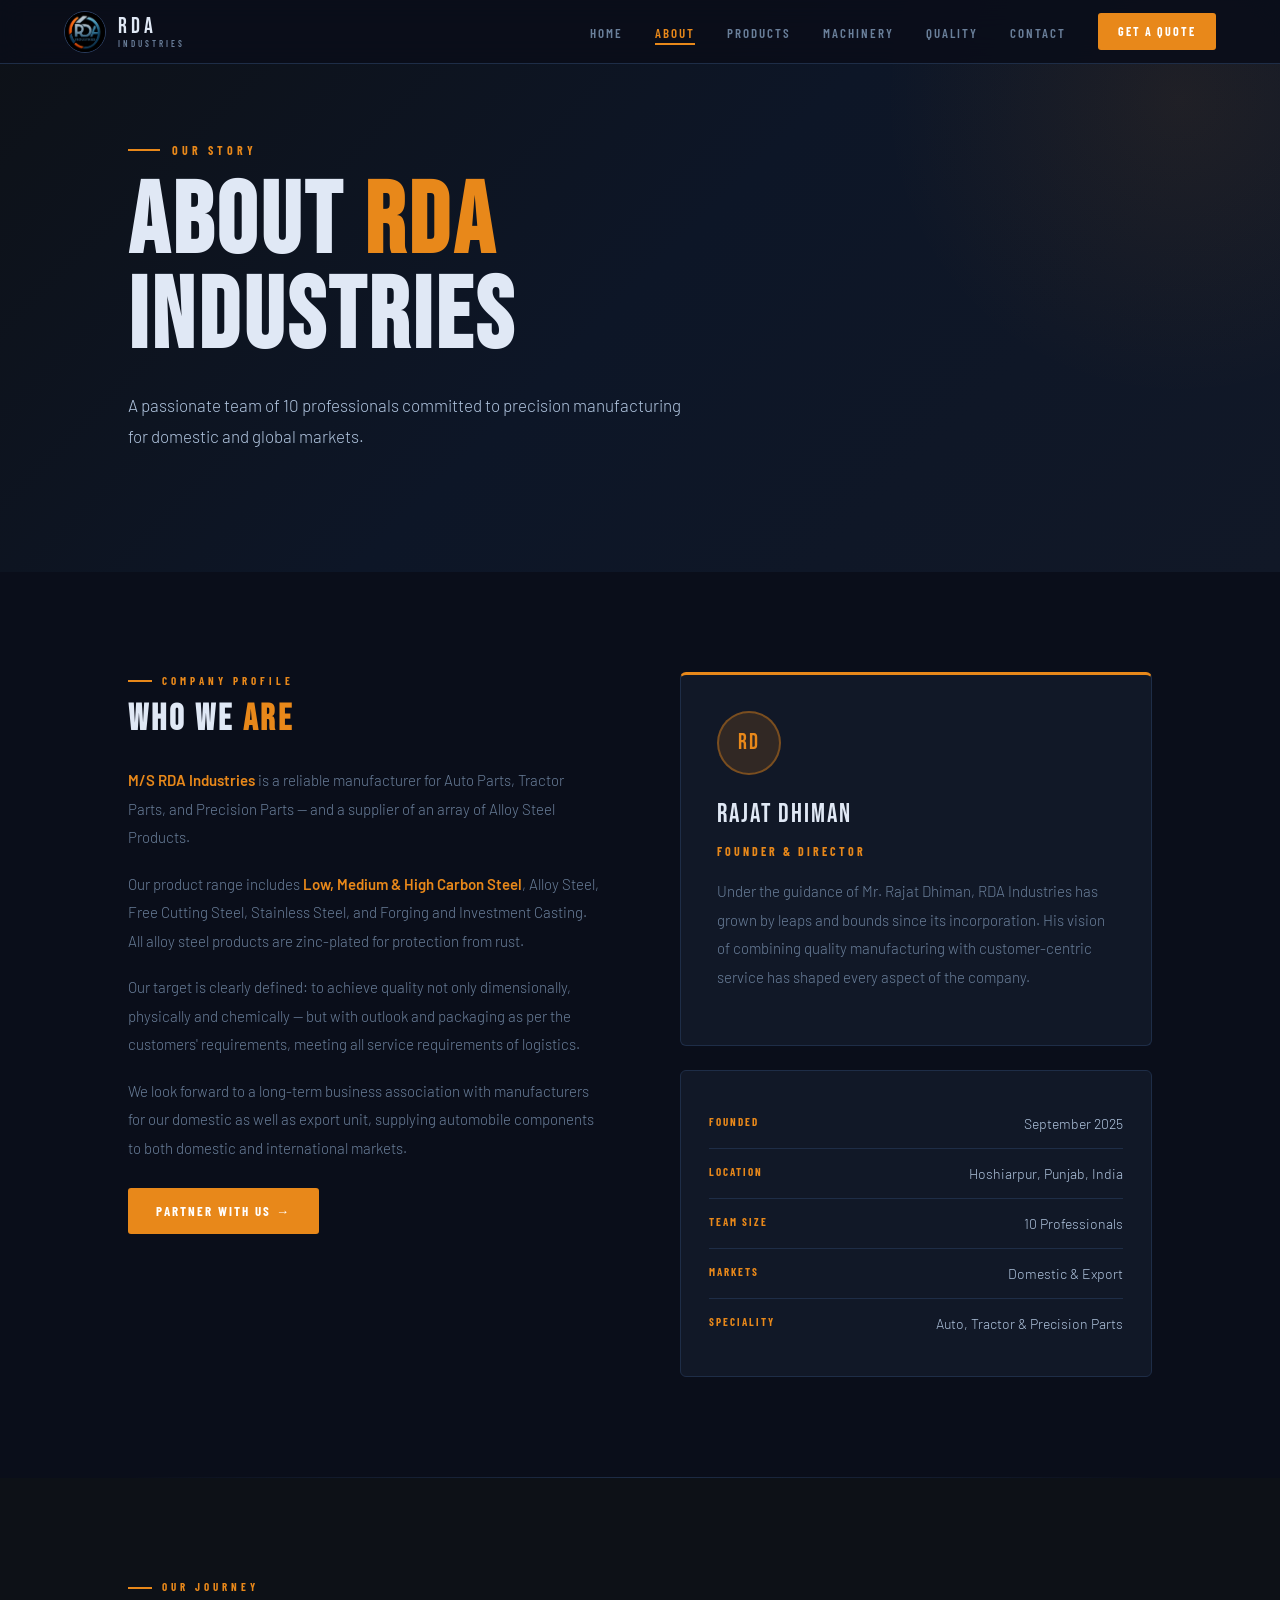
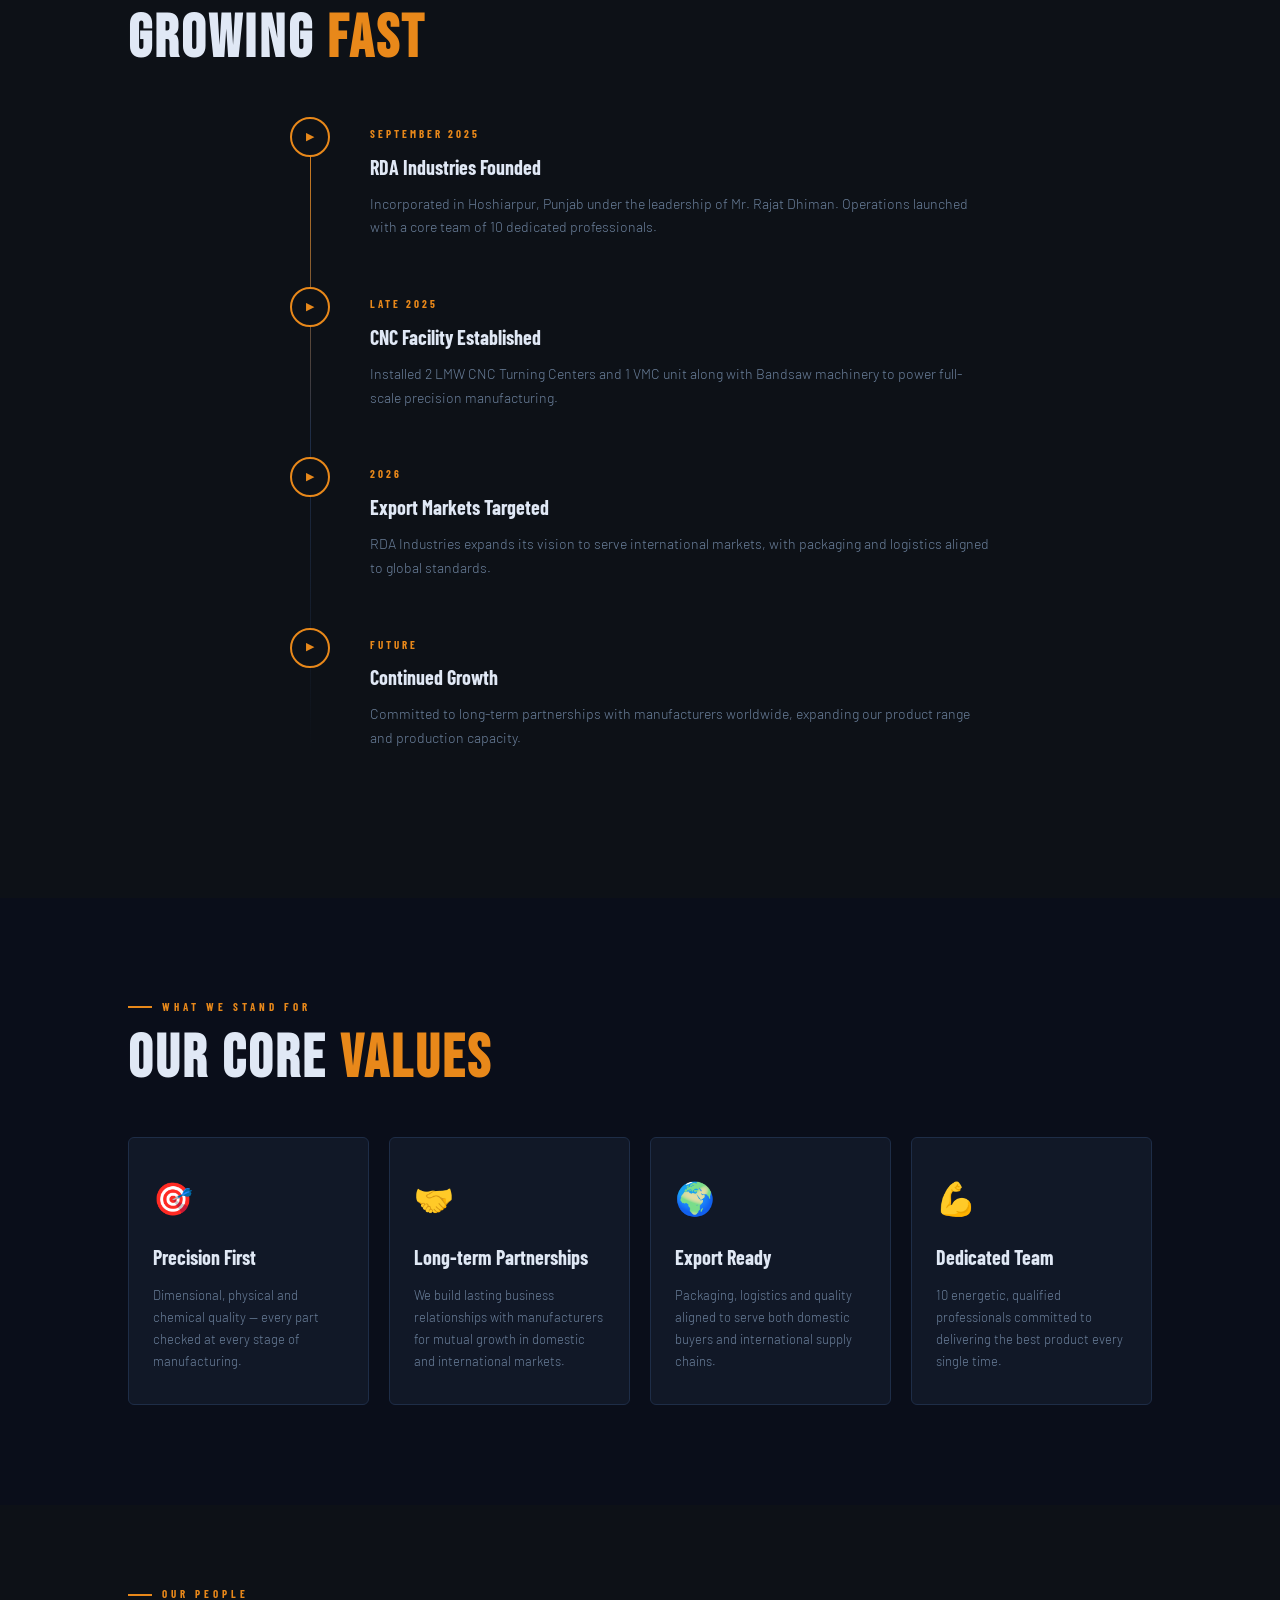
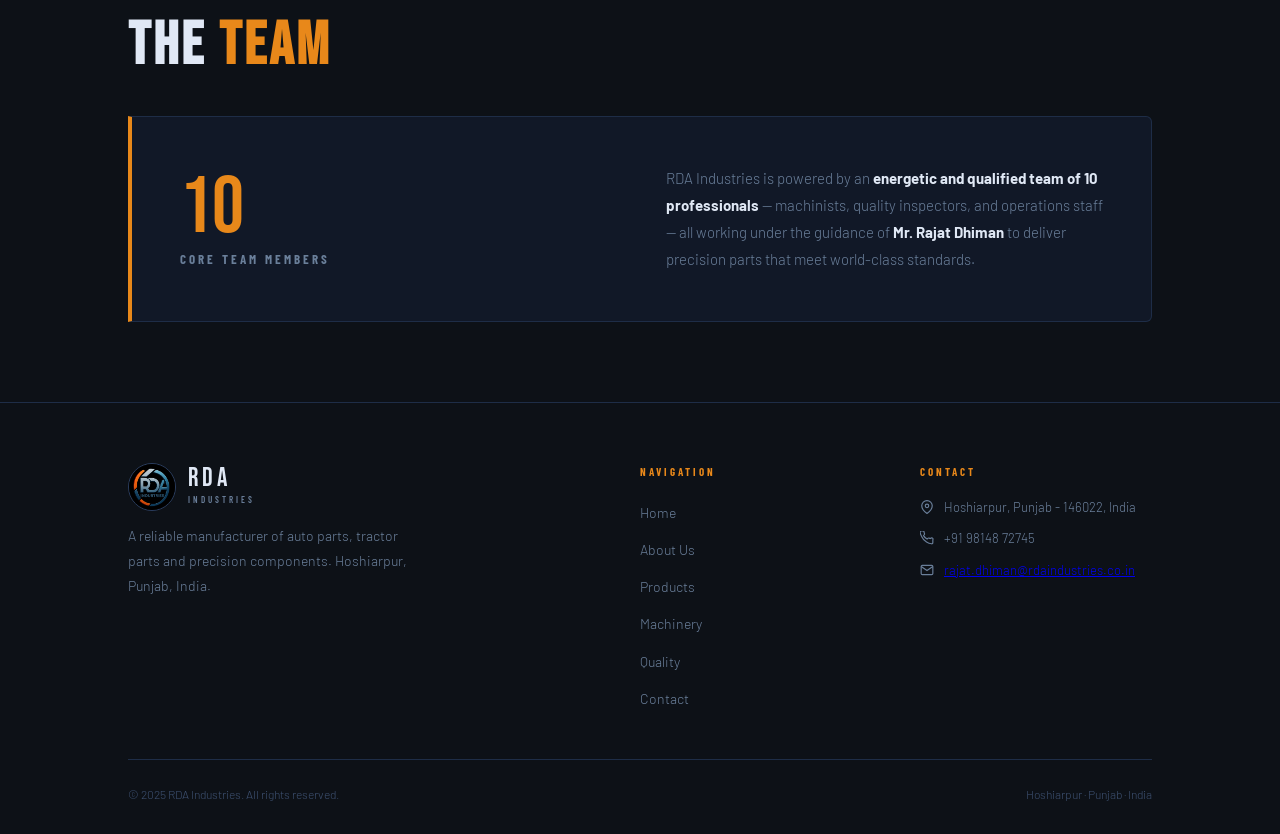
==== about.html @ 9cc7a16e "First Commit" ====
<!DOCTYPE html>
<html lang="en">
<head>
  <meta charset="UTF-8" />
  <meta name="viewport" content="width=device-width, initial-scale=1.0" />
  <title>About Us — RDA Industries</title>
  <link rel="stylesheet" href="style.css" />
  <style>
    .about-split {
      padding: 100px 10%;
      display: grid;
      grid-template-columns: 1fr 1fr;
      gap: 80px; align-items: start;
    }
    @media(max-width:768px){ .about-split { grid-template-columns:1fr; gap:40px; } }
    .about-split p { font-size: 15px; color: var(--text-muted); line-height: 1.9; margin-bottom: 18px; }
    .about-split p strong { color: var(--amber); font-weight: 600; }

    .founder-card {
      background: var(--bg-card);
      border: 1px solid var(--border);
      border-top: 3px solid var(--amber);
      border-radius: 6px;
      padding: 36px;
      margin-bottom: 24px;
    }
    .founder-initials {
      width: 64px; height: 64px; border-radius: 50%;
      background: rgba(232,136,26,0.15);
      border: 2px solid rgba(232,136,26,0.4);
      display: flex; align-items: center; justify-content: center;
      font-family: 'Bebas Neue', sans-serif;
      font-size: 22px; letter-spacing: 2px; color: var(--amber);
      margin-bottom: 18px;
    }
    .founder-name {
      font-family: 'Bebas Neue', sans-serif;
      font-size: 26px; letter-spacing: 2px; color: var(--text-main);
      margin-bottom: 4px;
    }
    .founder-role {
      font-family: 'Barlow Condensed', sans-serif;
      font-size: 12px; font-weight: 700;
      letter-spacing: 3px; text-transform: uppercase;
      color: var(--amber); margin-bottom: 16px;
    }
    .founder-bio { font-size: 14px; color: var(--text-muted); line-height: 1.8; }

    .info-block {
      background: var(--bg-card);
      border: 1px solid var(--border);
      border-radius: 6px;
      padding: 28px;
    }
    .info-row {
      display: flex; justify-content: space-between; align-items: flex-start;
      padding: 14px 0;
      border-bottom: 1px solid var(--border);
      font-size: 14px;
    }
    .info-row:last-child { border-bottom: none; }
    .info-key {
      font-family: 'Barlow Condensed', sans-serif;
      font-size: 11px; font-weight: 700;
      letter-spacing: 2px; text-transform: uppercase;
      color: var(--amber);
      flex: 0 0 120px;
    }
    .info-val { color: var(--steel-lt); text-align: right; line-height: 1.5; }

    /* TIMELINE */
    .timeline-section { padding: 100px 10%; background: var(--bg-dark); }
    .timeline { max-width: 700px; margin: 48px auto 0; position: relative; }
    .timeline::before {
      content: ''; position: absolute;
      left: 20px; top: 0; bottom: 0; width: 1px;
      background: linear-gradient(to bottom, var(--amber), var(--border), transparent);
    }
    .tl-item { display: flex; gap: 40px; margin-bottom: 48px; }
    .tl-dot {
      flex-shrink: 0; width: 40px; height: 40px;
      background: var(--bg-dark); border: 2px solid var(--amber);
      border-radius: 50%;
      display: flex; align-items: center; justify-content: center;
      font-family: 'Bebas Neue', sans-serif; font-size: 11px; color: var(--amber);
      position: relative; z-index: 1;
    }
    .tl-content { padding-top: 8px; }
    .tl-date {
      font-family: 'Barlow Condensed', sans-serif;
      font-size: 11px; font-weight: 700;
      letter-spacing: 3px; text-transform: uppercase;
      color: var(--amber); margin-bottom: 6px;
    }
    .tl-title {
      font-family: 'Barlow Condensed', sans-serif;
      font-size: 20px; font-weight: 700; color: var(--text-main);
      margin-bottom: 8px;
    }
    .tl-text { font-size: 14px; color: var(--text-muted); line-height: 1.7; }

    /* VALUES */
    .values-section { padding: 100px 10%; }
    .values-grid { display: grid; grid-template-columns: repeat(auto-fit, minmax(220px, 1fr)); gap: 20px; margin-top: 48px; }
    .value-card {
      background: var(--bg-card);
      border: 1px solid var(--border);
      border-radius: 6px;
      padding: 32px 24px;
      transition: transform 0.3s, border-color 0.3s;
    }
    .value-card:hover { transform: translateY(-4px); border-color: var(--amber-dim); }
    .value-icon { font-size: 32px; margin-bottom: 16px; }
    .value-title {
      font-family: 'Barlow Condensed', sans-serif;
      font-size: 20px; font-weight: 700; color: var(--text-main);
      margin-bottom: 10px;
    }
    .value-text { font-size: 13px; color: var(--text-muted); line-height: 1.7; }

    /* TEAM */
    .team-section { padding: 80px 10%; background: var(--bg-dark); }
    .team-banner {
      display: grid; grid-template-columns: 1fr 1fr; gap: 48px; align-items: center;
      background: var(--bg-card); border: 1px solid var(--border);
      border-left: 4px solid var(--amber);
      border-radius: 0 6px 6px 0;
      padding: 48px;
      margin-top: 40px;
    }
    @media(max-width:768px){ .team-banner { grid-template-columns:1fr; gap:24px; } }
    .team-big { font-family: 'Bebas Neue', sans-serif; font-size: 80px; color: var(--amber); line-height: 1; }
    .team-label { font-family: 'Barlow Condensed', sans-serif; font-size: 13px; font-weight: 700; letter-spacing: 3px; text-transform: uppercase; color: var(--text-muted); }
    .team-desc { font-size: 15px; color: var(--text-muted); line-height: 1.8; }
    .team-desc strong { color: var(--text-main); }
  </style>
</head>
<body>

<nav id="navbar">
  <a class="nav-logo" href="index.html">
    <img class="nav-logo-img" src="rda-logo.jpeg" alt="RDA Industries Logo" />
    <div class="nav-logo-text">
      <div class="nav-logo-name">RDA</div>
      <div class="nav-logo-sub">Industries</div>
    </div>
  </a>
  <ul class="nav-links" id="navLinks">
    <li><a href="index.html">Home</a></li>
    <li><a href="about.html" class="active">About</a></li>
    <li><a href="products.html">Products</a></li>
    <li><a href="machinery.html">Machinery</a></li>
    <li><a href="quality.html">Quality</a></li>
    <li><a href="contact.html">Contact</a></li>
  </ul>
  <a href="contact.html" class="nav-cta">Get a Quote</a>
  <div class="hamburger" onclick="toggleNav()"><span></span><span></span><span></span></div>
</nav>

<div class="page-hero">
  <div class="hero-eyebrow">Our Story</div>
  <h1 class="hero-title">About <em>RDA</em><br>Industries</h1>
  <p class="hero-sub">A passionate team of 10 professionals committed to precision manufacturing for domestic and global markets.</p>
</div>

<!-- ABOUT SPLIT -->
<div class="about-split">
  <div>
    <div class="section-label">Company Profile</div>
    <h2 class="section-title" style="font-size:36px; margin-bottom:28px;">Who We <em>Are</em></h2>
    <p><strong>M/S RDA Industries</strong> is a reliable manufacturer for Auto Parts, Tractor Parts, and Precision Parts — and a supplier of an array of Alloy Steel Products.</p>
    <p>Our product range includes <strong>Low, Medium & High Carbon Steel</strong>, Alloy Steel, Free Cutting Steel, Stainless Steel, and Forging and Investment Casting. All alloy steel products are zinc-plated for protection from rust.</p>
    <p>Our target is clearly defined: to achieve quality not only dimensionally, physically and chemically — but with outlook and packaging as per the customers' requirements, meeting all service requirements of logistics.</p>
    <p>We look forward to a long-term business association with manufacturers for our domestic as well as export unit, supplying automobile components to both domestic and international markets.</p>
    <a href="contact.html" class="btn btn-amber" style="margin-top:8px;">Partner With Us →</a>
  </div>
  <div>
    <div class="founder-card">
      <div class="founder-initials">RD</div>
      <div class="founder-name">Rajat Dhiman</div>
      <div class="founder-role">Founder & Director</div>
      <p class="founder-bio">Under the guidance of Mr. Rajat Dhiman, RDA Industries has grown by leaps and bounds since its incorporation. His vision of combining quality manufacturing with customer-centric service has shaped every aspect of the company.</p>
    </div>
    <div class="info-block">
      <div class="info-row">
        <span class="info-key">Founded</span>
        <span class="info-val">September 2025</span>
      </div>
      <div class="info-row">
        <span class="info-key">Location</span>
        <span class="info-val">Hoshiarpur, Punjab, India</span>
      </div>
      <div class="info-row">
        <span class="info-key">Team Size</span>
        <span class="info-val">10 Professionals</span>
      </div>
      <div class="info-row">
        <span class="info-key">Markets</span>
        <span class="info-val">Domestic & Export</span>
      </div>
      <div class="info-row">
        <span class="info-key">Speciality</span>
        <span class="info-val">Auto, Tractor & Precision Parts</span>
      </div>
    </div>
  </div>
</div>

<div class="divider"></div>

<!-- TIMELINE -->
<div class="timeline-section">
  <div class="section-label">Our Journey</div>
  <h2 class="section-title">Growing <em>Fast</em></h2>
  <div class="timeline">
    <div class="tl-item">
      <div class="tl-dot">▶</div>
      <div class="tl-content">
        <div class="tl-date">September 2025</div>
        <div class="tl-title">RDA Industries Founded</div>
        <div class="tl-text">Incorporated in Hoshiarpur, Punjab under the leadership of Mr. Rajat Dhiman. Operations launched with a core team of 10 dedicated professionals.</div>
      </div>
    </div>
    <div class="tl-item">
      <div class="tl-dot">▶</div>
      <div class="tl-content">
        <div class="tl-date">Late 2025</div>
        <div class="tl-title">CNC Facility Established</div>
        <div class="tl-text">Installed 2 LMW CNC Turning Centers and 1 VMC unit along with Bandsaw machinery to power full-scale precision manufacturing.</div>
      </div>
    </div>
    <div class="tl-item">
      <div class="tl-dot">▶</div>
      <div class="tl-content">
        <div class="tl-date">2026</div>
        <div class="tl-title">Export Markets Targeted</div>
        <div class="tl-text">RDA Industries expands its vision to serve international markets, with packaging and logistics aligned to global standards.</div>
      </div>
    </div>
    <div class="tl-item">
      <div class="tl-dot">▶</div>
      <div class="tl-content">
        <div class="tl-date">Future</div>
        <div class="tl-title">Continued Growth</div>
        <div class="tl-text">Committed to long-term partnerships with manufacturers worldwide, expanding our product range and production capacity.</div>
      </div>
    </div>
  </div>
</div>

<!-- VALUES -->
<div class="values-section">
  <div class="section-label">What We Stand For</div>
  <h2 class="section-title">Our Core <em>Values</em></h2>
  <div class="values-grid">
    <div class="value-card">
      <div class="value-icon">🎯</div>
      <div class="value-title">Precision First</div>
      <div class="value-text">Dimensional, physical and chemical quality — every part checked at every stage of manufacturing.</div>
    </div>
    <div class="value-card">
      <div class="value-icon">🤝</div>
      <div class="value-title">Long-term Partnerships</div>
      <div class="value-text">We build lasting business relationships with manufacturers for mutual growth in domestic and international markets.</div>
    </div>
    <div class="value-card">
      <div class="value-icon">🌍</div>
      <div class="value-title">Export Ready</div>
      <div class="value-text">Packaging, logistics and quality aligned to serve both domestic buyers and international supply chains.</div>
    </div>
    <div class="value-card">
      <div class="value-icon">💪</div>
      <div class="value-title">Dedicated Team</div>
      <div class="value-text">10 energetic, qualified professionals committed to delivering the best product every single time.</div>
    </div>
  </div>
</div>

<!-- TEAM -->
<div class="team-section">
  <div class="section-label">Our People</div>
  <h2 class="section-title">The <em>Team</em></h2>
  <div class="team-banner">
    <div>
      <div class="team-big">10</div>
      <div class="team-label">Core Team Members</div>
    </div>
    <div class="team-desc">
      RDA Industries is powered by an <strong>energetic and qualified team of 10 professionals</strong> — machinists, quality inspectors, and operations staff — all working under the guidance of <strong>Mr. Rajat Dhiman</strong> to deliver precision parts that meet world-class standards.
    </div>
  </div>
</div>

<footer>
  <div class="footer-grid">
    <div>
      <div class="footer-logo" style="display:flex;align-items:center;gap:12px;margin-bottom:12px;">
        <img src="rda-logo.jpeg" alt="RDA Logo" style="width:48px;height:48px;border-radius:50%;border:1px solid #2a3d5e;object-fit:cover;" />
        <div>
          <div style="font-family:Bebas Neue,sans-serif;font-size:26px;letter-spacing:4px;color:#e0e8f5;line-height:1;">RDA</div>
          <div style="font-family:Barlow Condensed,sans-serif;font-size:9px;letter-spacing:3px;color:#6a7f9a;font-weight:600;text-transform:uppercase;">Industries</div>
        </div>
      </div>
      <p class="footer-desc">A reliable manufacturer of auto parts, tractor parts and precision components. Hoshiarpur, Punjab, India.</p>
    </div>
    <div>
      <div class="footer-heading">Navigation</div>
      <ul class="footer-links">
        <li><a href="index.html">Home</a></li>
        <li><a href="about.html">About Us</a></li>
        <li><a href="products.html">Products</a></li>
        <li><a href="machinery.html">Machinery</a></li>
        <li><a href="quality.html">Quality</a></li>
        <li><a href="contact.html">Contact</a></li>
      </ul>
    </div>
    <div>
      <div class="footer-heading">Contact</div>
      <div class="footer-contact-item">
        <svg width="14" height="14" viewBox="0 0 24 24" fill="none" stroke="currentColor" stroke-width="2"><path d="M21 10c0 7-9 13-9 13s-9-6-9-13a9 9 0 0118 0z"/><circle cx="12" cy="10" r="3"/></svg>
        Hoshiarpur, Punjab - 146022, India
      </div>
      <div class="footer-contact-item">
        <svg width="14" height="14" viewBox="0 0 24 24" fill="none" stroke="currentColor" stroke-width="2"><path d="M22 16.92v3a2 2 0 01-2.18 2 19.79 19.79 0 01-8.63-3.07A19.5 19.5 0 013.07 9.81 19.79 19.79 0 01.01 1.18 2 2 0 012 .02h3a2 2 0 012 1.72 12.84 12.84 0 00.7 2.81 2 2 0 01-.45 2.11L6.09 7.91a16 16 0 006 6l1.27-1.27a2 2 0 012.11-.45 12.84 12.84 0 002.81.7A2 2 0 0122 14.92z"/></svg>
        +91 98148 72745
      </div>
      <div class="footer-contact-item">
        <svg width="14" height="14" viewBox="0 0 24 24" fill="none" stroke="currentColor" stroke-width="2"><path d="M4 4h16c1.1 0 2 .9 2 2v12c0 1.1-.9 2-2 2H4c-1.1 0-2-.9-2-2V6c0-1.1.9-2 2-2z"/><polyline points="22,6 12,13 2,6"/></svg>
        <a href="mailto:rajat.dhiman@rdaindustries.co.in">rajat.dhiman@rdaindustries.co.in</a>
      </div>
    </div>
  </div>
  <div class="footer-bottom">
    <span>© 2025 RDA Industries. All rights reserved.</span>
    <span>Hoshiarpur · Punjab · India</span>
  </div>
</footer>

<script>
  function toggleNav() { document.getElementById('navLinks').classList.toggle('open'); }
  window.addEventListener('scroll', () => {
    document.getElementById('navbar').style.background =
      window.scrollY > 20 ? 'rgba(10,14,26,0.98)' : 'rgba(10,14,26,0.92)';
  });
</script>
</body>
</html>
---- style.css ----
@import url('https://fonts.googleapis.com/css2?family=Bebas+Neue&family=Barlow:ital,wght@0,300;0,400;0,600;0,700;1,300&family=Barlow+Condensed:wght@400;600;700&display=swap');

:root {
  --bg-deep:    #0a0e1a;
  --bg-dark:    #0d1117;
  --bg-card:    #111827;
  --bg-card2:   #161d2e;
  --amber:      #e8881a;
  --amber-lt:   #f5a94a;
  --amber-dim:  #a05c0a;
  --steel:      #8899bb;
  --steel-lt:   #b0c4de;
  --steel-dim:  #3a4a65;
  --text-main:  #e0e8f5;
  --text-muted: #6a7f9a;
  --text-dim:   #3d5070;
  --border:     #1e2d47;
  --border-lt:  #2a3d5e;
}

*, *::before, *::after { box-sizing: border-box; margin: 0; padding: 0; }

html { scroll-behavior: smooth; }

body {
  background: var(--bg-deep);
  color: var(--text-main);
  font-family: 'Barlow', sans-serif;
  font-weight: 300;
  line-height: 1.7;
  min-height: 100vh;
}

/* ── NAV ── */
nav {
  position: fixed; top: 0; left: 0; right: 0; z-index: 1000;
  background: rgba(10,14,26,0.92);
  backdrop-filter: blur(14px);
  border-bottom: 1px solid var(--border);
  height: 64px;
  display: flex; align-items: center;
  padding: 0 5%;
  gap: 0;
}

.nav-logo {
  text-decoration: none;
  margin-right: auto;
  display: flex; align-items: center; gap: 12px;
}
.nav-logo-img {
  width: 42px; height: 42px;
  border-radius: 50%;
  object-fit: cover;
  border: 1px solid var(--border-lt);
  flex-shrink: 0;
}
.nav-logo-text {
  display: flex; flex-direction: column; gap: 1px;
}
.nav-logo-name {
  font-family: 'Bebas Neue', sans-serif;
  font-size: 22px;
  letter-spacing: 4px;
  color: var(--text-main);
  line-height: 1;
}
.nav-logo-name span { color: var(--amber); }
.nav-logo-sub {
  font-family: 'Barlow Condensed', sans-serif;
  font-size: 9px;
  letter-spacing: 3px;
  color: var(--text-muted);
  font-weight: 600;
  text-transform: uppercase;
  line-height: 1;
}

.nav-links {
  display: flex; gap: 32px; list-style: none;
}
.nav-links a {
  font-family: 'Barlow Condensed', sans-serif;
  font-size: 13px;
  font-weight: 600;
  letter-spacing: 2px;
  text-transform: uppercase;
  color: var(--text-muted);
  text-decoration: none;
  transition: color 0.2s;
  padding-bottom: 2px;
  border-bottom: 2px solid transparent;
}
.nav-links a:hover,
.nav-links a.active {
  color: var(--amber);
  border-bottom-color: var(--amber);
}

.nav-cta {
  margin-left: 32px;
  background: var(--amber);
  color: #fff;
  font-family: 'Barlow Condensed', sans-serif;
  font-size: 12px;
  font-weight: 700;
  letter-spacing: 2px;
  text-transform: uppercase;
  padding: 8px 20px;
  border-radius: 3px;
  text-decoration: none;
  transition: background 0.2s;
}
.nav-cta:hover { background: var(--amber-lt); }

.hamburger { display: none; flex-direction: column; gap: 5px; cursor: pointer; }
.hamburger span { width: 24px; height: 2px; background: var(--text-main); transition: 0.3s; }

/* ── HERO (shared) ── */
.page-hero {
  padding: 140px 10% 80px;
  position: relative;
  overflow: hidden;
}
.page-hero::before {
  content: '';
  position: absolute; inset: 0;
  background: linear-gradient(135deg, var(--bg-dark) 0%, #0d1627 50%, #111827 100%);
  z-index: 0;
}
.page-hero::after {
  content: '';
  position: absolute;
  top: -200px; right: -200px;
  width: 600px; height: 600px;
  background: radial-gradient(circle, rgba(232,136,26,0.08) 0%, transparent 70%);
  z-index: 0;
}
.page-hero > * { position: relative; z-index: 1; }

.hero-eyebrow {
  font-family: 'Barlow Condensed', sans-serif;
  font-size: 12px;
  font-weight: 700;
  letter-spacing: 4px;
  text-transform: uppercase;
  color: var(--amber);
  margin-bottom: 16px;
  display: flex; align-items: center; gap: 12px;
}
.hero-eyebrow::before {
  content: '';
  display: inline-block;
  width: 32px; height: 2px;
  background: var(--amber);
}
.hero-title {
  font-family: 'Bebas Neue', sans-serif;
  font-size: clamp(52px, 8vw, 100px);
  letter-spacing: 4px;
  line-height: 0.95;
  color: var(--text-main);
  margin-bottom: 24px;
}
.hero-title em { color: var(--amber); font-style: normal; }
.hero-sub {
  font-size: 17px;
  color: var(--steel-lt);
  max-width: 560px;
  font-weight: 300;
  line-height: 1.8;
  margin-bottom: 40px;
}

/* ── SECTION ── */
section { padding: 90px 10%; }
.section-label {
  font-family: 'Barlow Condensed', sans-serif;
  font-size: 11px;
  font-weight: 700;
  letter-spacing: 4px;
  text-transform: uppercase;
  color: var(--amber);
  margin-bottom: 12px;
  display: flex; align-items: center; gap: 10px;
}
.section-label::before { content: ''; width: 24px; height: 2px; background: var(--amber); display: inline-block; }
.section-title {
  font-family: 'Bebas Neue', sans-serif;
  font-size: clamp(36px, 5vw, 60px);
  letter-spacing: 3px;
  color: var(--text-main);
  line-height: 1;
  margin-bottom: 20px;
}
.section-title em { color: var(--amber); font-style: normal; }

/* ── CARDS ── */
.card {
  background: var(--bg-card);
  border: 1px solid var(--border);
  border-radius: 6px;
  padding: 28px;
  transition: border-color 0.3s, transform 0.3s;
}
.card:hover { border-color: var(--amber-dim); transform: translateY(-4px); }

/* ── BUTTONS ── */
.btn {
  display: inline-flex; align-items: center; gap: 8px;
  font-family: 'Barlow Condensed', sans-serif;
  font-size: 13px;
  font-weight: 700;
  letter-spacing: 2px;
  text-transform: uppercase;
  padding: 12px 28px;
  border-radius: 3px;
  text-decoration: none;
  transition: 0.2s;
  cursor: pointer;
  border: none;
}
.btn-amber { background: var(--amber); color: #fff; }
.btn-amber:hover { background: var(--amber-lt); }
.btn-outline {
  background: transparent;
  border: 1px solid var(--border-lt);
  color: var(--steel-lt);
}
.btn-outline:hover { border-color: var(--amber); color: var(--amber); }

/* ── DIVIDER ── */
.divider {
  height: 1px;
  background: linear-gradient(to right, transparent, var(--border), transparent);
  margin: 0 10%;
}

/* ── FOOTER ── */
footer {
  background: var(--bg-dark);
  border-top: 1px solid var(--border);
  padding: 60px 10% 30px;
}
.footer-grid {
  display: grid;
  grid-template-columns: 2fr 1fr 1fr;
  gap: 48px;
  margin-bottom: 48px;
}
.footer-logo {
  font-family: 'Bebas Neue', sans-serif;
  font-size: 28px;
  letter-spacing: 4px;
  color: var(--text-main);
  margin-bottom: 12px;
}
.footer-logo span { color: var(--amber); }
.footer-desc { font-size: 14px; color: var(--text-muted); line-height: 1.8; max-width: 300px; }
.footer-heading {
  font-family: 'Barlow Condensed', sans-serif;
  font-size: 11px;
  font-weight: 700;
  letter-spacing: 3px;
  text-transform: uppercase;
  color: var(--amber);
  margin-bottom: 16px;
}
.footer-links { list-style: none; display: flex; flex-direction: column; gap: 10px; }
.footer-links a { font-size: 14px; color: var(--text-muted); text-decoration: none; transition: color 0.2s; }
.footer-links a:hover { color: var(--amber); }
.footer-bottom {
  border-top: 1px solid var(--border);
  padding-top: 24px;
  display: flex; justify-content: space-between; align-items: center;
  font-size: 12px;
  color: var(--text-dim);
}
.footer-contact-item {
  display: flex; align-items: flex-start; gap: 10px;
  font-size: 13px; color: var(--text-muted);
  margin-bottom: 12px; line-height: 1.5;
}
.footer-contact-item svg { flex-shrink: 0; margin-top: 2px; }

/* ── ANIMATIONS ── */
@keyframes fadeUp {
  from { opacity: 0; transform: translateY(30px); }
  to   { opacity: 1; transform: translateY(0); }
}
.fade-up { animation: fadeUp 0.7s ease forwards; opacity: 0; }
.delay-1 { animation-delay: 0.1s; }
.delay-2 { animation-delay: 0.2s; }
.delay-3 { animation-delay: 0.3s; }
.delay-4 { animation-delay: 0.4s; }
.delay-5 { animation-delay: 0.5s; }

/* ── STAT BAR ── */
.stat-bar {
  display: grid;
  grid-template-columns: repeat(auto-fit, minmax(140px, 1fr));
  gap: 1px;
  background: var(--border);
  border: 1px solid var(--border);
  border-radius: 6px;
  overflow: hidden;
}
.stat-item {
  background: var(--bg-card);
  padding: 28px 24px;
  text-align: center;
}
.stat-num {
  font-family: 'Bebas Neue', sans-serif;
  font-size: 44px;
  letter-spacing: 2px;
  color: var(--amber);
  line-height: 1;
}
.stat-label {
  font-size: 11px;
  font-weight: 600;
  letter-spacing: 2px;
  text-transform: uppercase;
  color: var(--text-muted);
  margin-top: 4px;
}

/* ── TABLE ── */
table { width: 100%; border-collapse: collapse; }
th {
  font-family: 'Barlow Condensed', sans-serif;
  font-size: 11px; font-weight: 700;
  letter-spacing: 2px; text-transform: uppercase;
  color: var(--amber);
  padding: 14px 20px;
  text-align: left;
  border-bottom: 1px solid var(--border-lt);
}
td {
  padding: 16px 20px;
  font-size: 14px;
  color: var(--steel-lt);
  border-bottom: 1px solid var(--border);
}
tr:last-child td { border-bottom: none; }
tr:hover td { background: var(--bg-card2); }

/* ── FORM ── */
.form-group { margin-bottom: 20px; }
label {
  display: block;
  font-family: 'Barlow Condensed', sans-serif;
  font-size: 11px; font-weight: 700;
  letter-spacing: 2px; text-transform: uppercase;
  color: var(--amber);
  margin-bottom: 8px;
}
input, textarea, select {
  width: 100%;
  background: var(--bg-card);
  border: 1px solid var(--border-lt);
  border-radius: 4px;
  padding: 12px 16px;
  font-family: 'Barlow', sans-serif;
  font-size: 14px;
  color: var(--text-main);
  outline: none;
  transition: border-color 0.2s;
}
input:focus, textarea:focus, select:focus { border-color: var(--amber); }
textarea { min-height: 130px; resize: vertical; }

/* ── RESPONSIVE ── */
@media (max-width: 768px) {
  .nav-links, .nav-cta { display: none; }
  .hamburger { display: flex; }
  .nav-links.open {
    display: flex; flex-direction: column;
    position: fixed; top: 64px; left: 0; right: 0;
    background: var(--bg-dark);
    padding: 24px 5%;
    border-bottom: 1px solid var(--border);
    gap: 20px;
  }
  .footer-grid { grid-template-columns: 1fr; gap: 32px; }
}

/* ── GEAR DECORATION ── */
.gear-bg {
  position: absolute;
  opacity: 0.03;
  pointer-events: none;
}
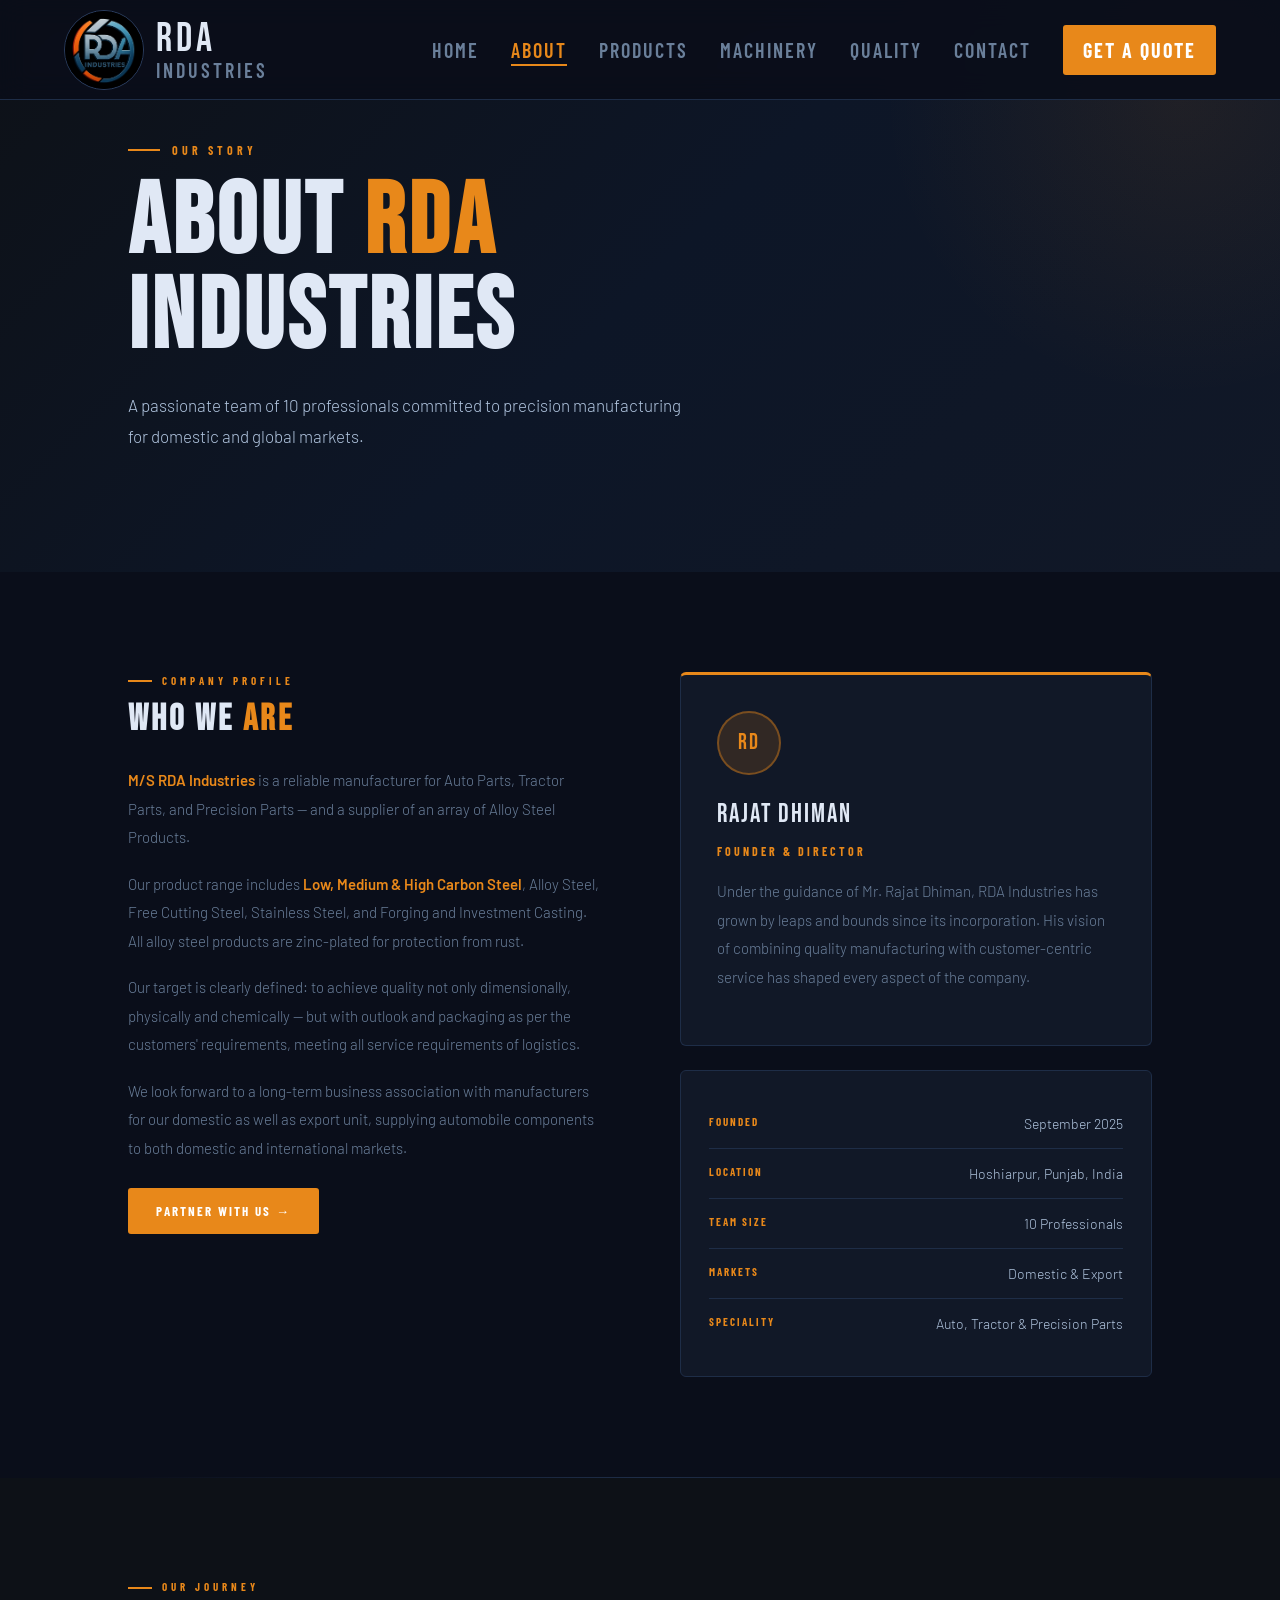
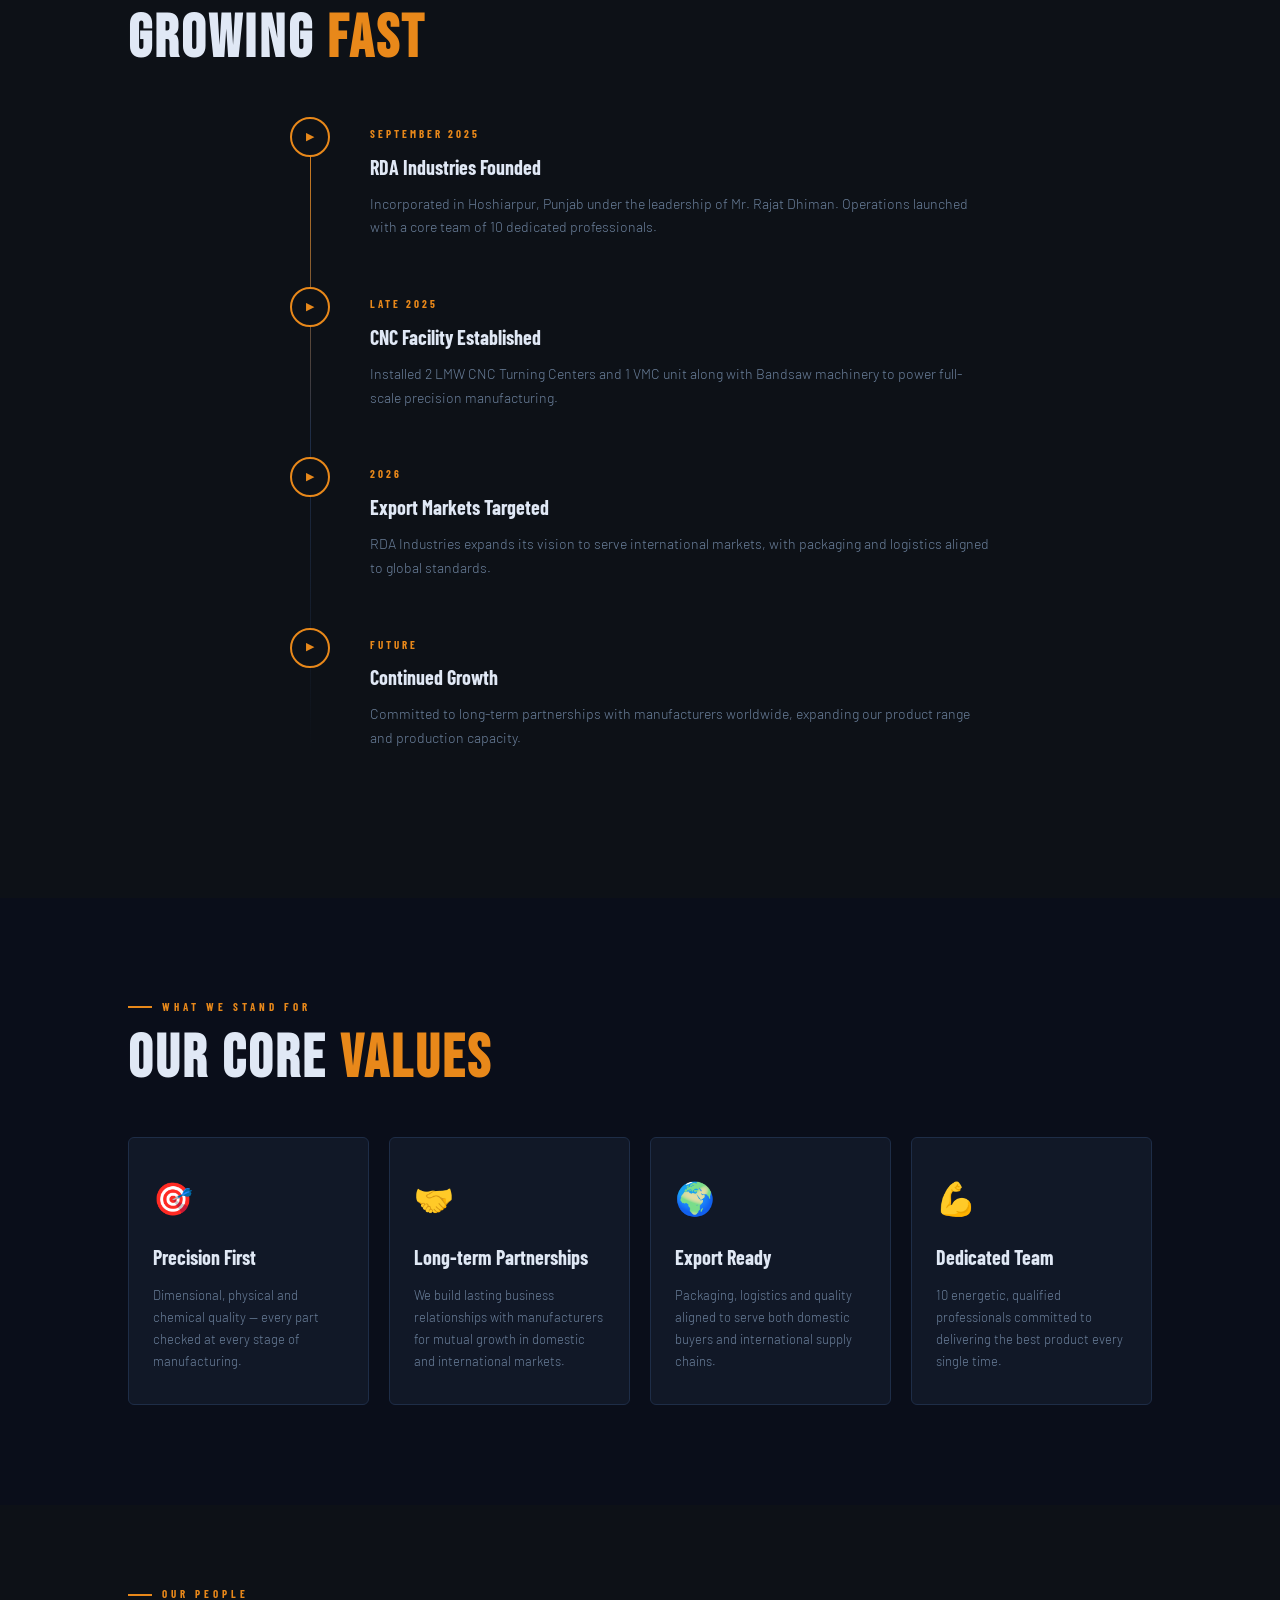
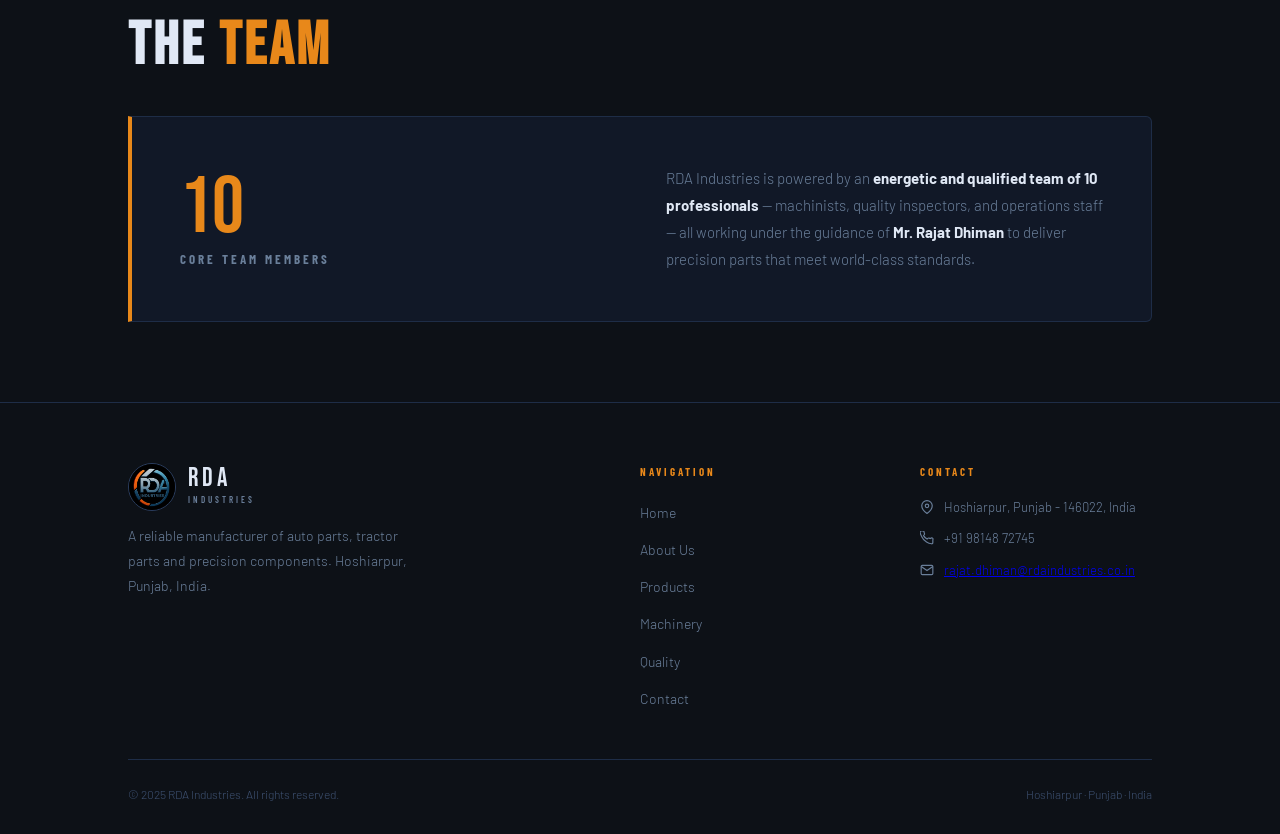
==== commit 945e4d9d: "First Changes" ====
--- a/about.html
+++ b/about.html
@@ -4,6 +4,7 @@
   <meta charset="UTF-8" />
   <meta name="viewport" content="width=device-width, initial-scale=1.0" />
   <title>About Us — RDA Industries</title>
+  <link rel="icon" type="image/x-icon" href="rda-logo.jpeg" />
   <link rel="stylesheet" href="style.css" />
   <style>
     .about-split {
--- a/style.css
+++ b/style.css
@@ -37,7 +37,7 @@
   background: rgba(10,14,26,0.92);
   backdrop-filter: blur(14px);
   border-bottom: 1px solid var(--border);
-  height: 64px;
+  height: 100px;
   display: flex; align-items: center;
   padding: 0 5%;
   gap: 0;
@@ -49,7 +49,7 @@
   display: flex; align-items: center; gap: 12px;
 }
 .nav-logo-img {
-  width: 42px; height: 42px;
+  width: 80px; height: 80px;
   border-radius: 50%;
   object-fit: cover;
   border: 1px solid var(--border-lt);
@@ -60,7 +60,7 @@
 }
 .nav-logo-name {
   font-family: 'Bebas Neue', sans-serif;
-  font-size: 22px;
+  font-size: 40px;
   letter-spacing: 4px;
   color: var(--text-main);
   line-height: 1;
@@ -68,7 +68,7 @@
 .nav-logo-name span { color: var(--amber); }
 .nav-logo-sub {
   font-family: 'Barlow Condensed', sans-serif;
-  font-size: 9px;
+  font-size: 20px;
   letter-spacing: 3px;
   color: var(--text-muted);
   font-weight: 600;
@@ -81,7 +81,7 @@
 }
 .nav-links a {
   font-family: 'Barlow Condensed', sans-serif;
-  font-size: 13px;
+  font-size: 20px;
   font-weight: 600;
   letter-spacing: 2px;
   text-transform: uppercase;
@@ -102,7 +102,7 @@
   background: var(--amber);
   color: #fff;
   font-family: 'Barlow Condensed', sans-serif;
-  font-size: 12px;
+  font-size: 20px;
   font-weight: 700;
   letter-spacing: 2px;
   text-transform: uppercase;
